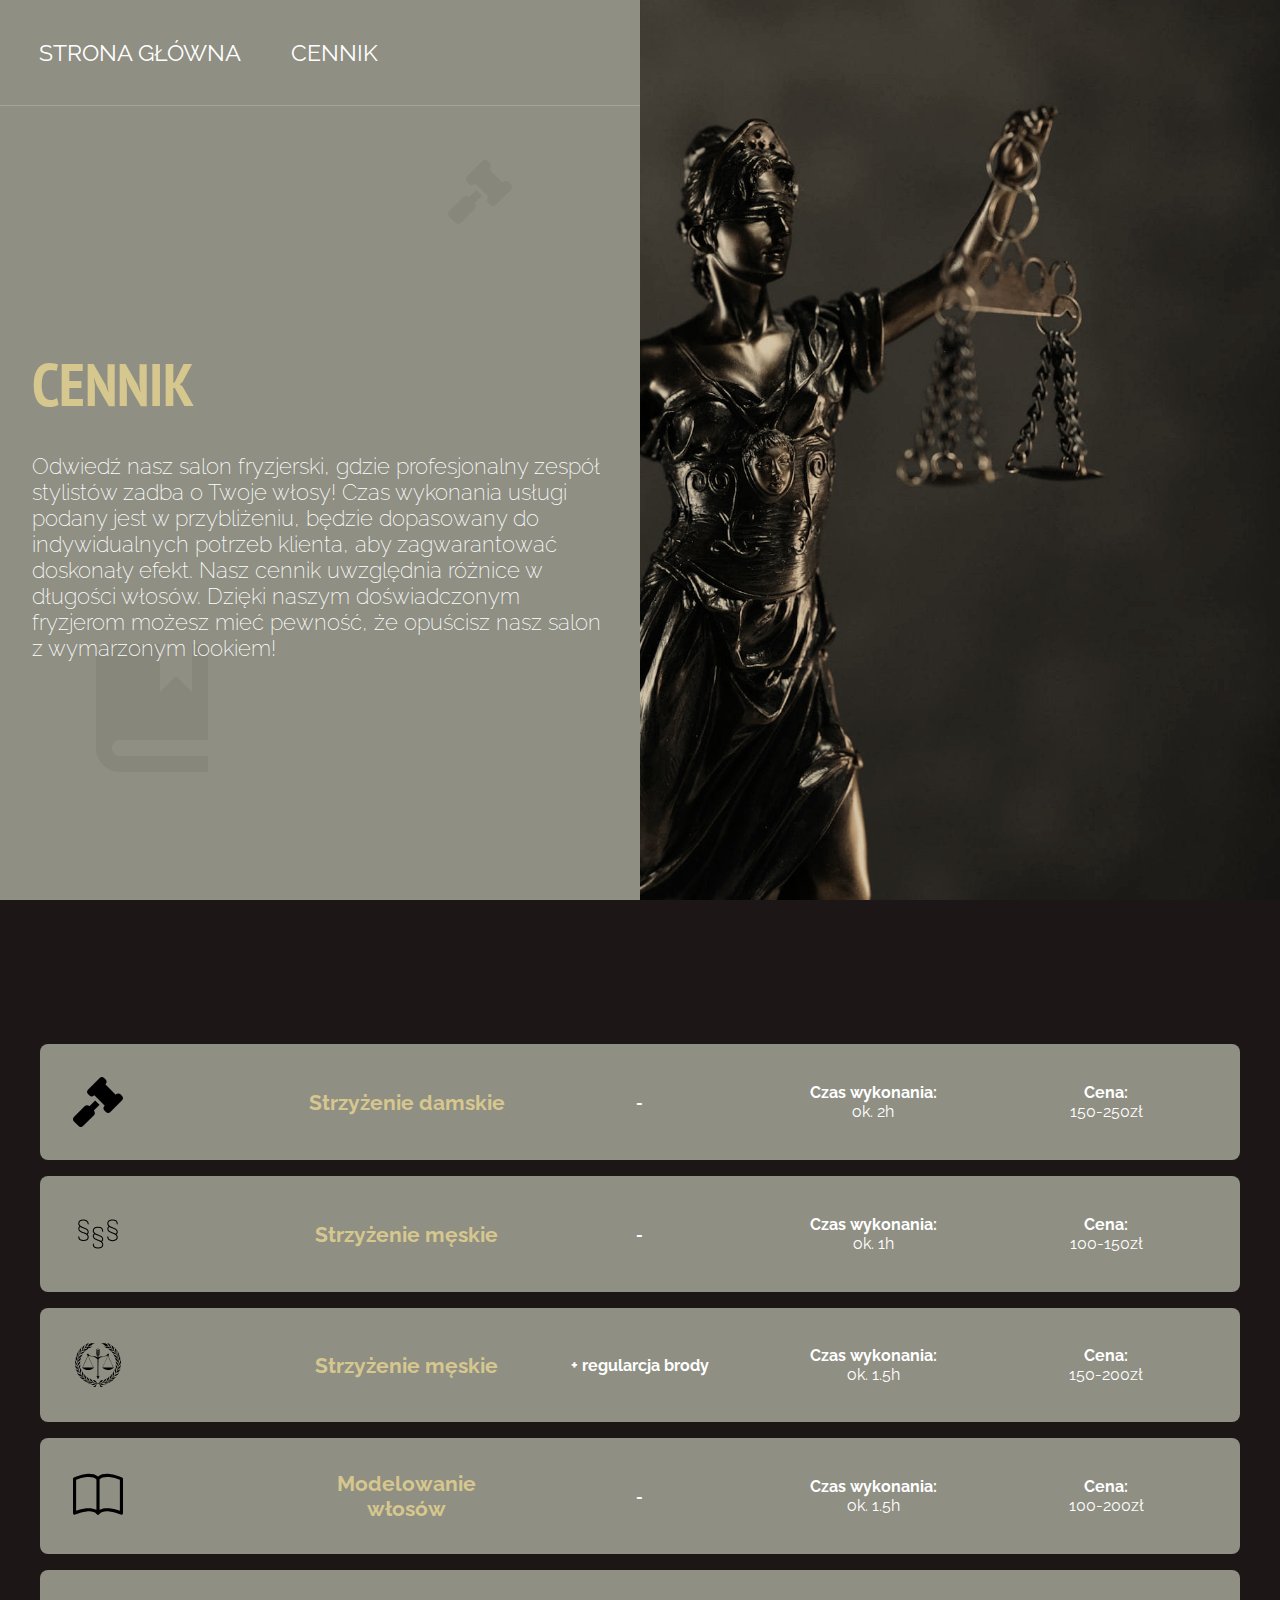
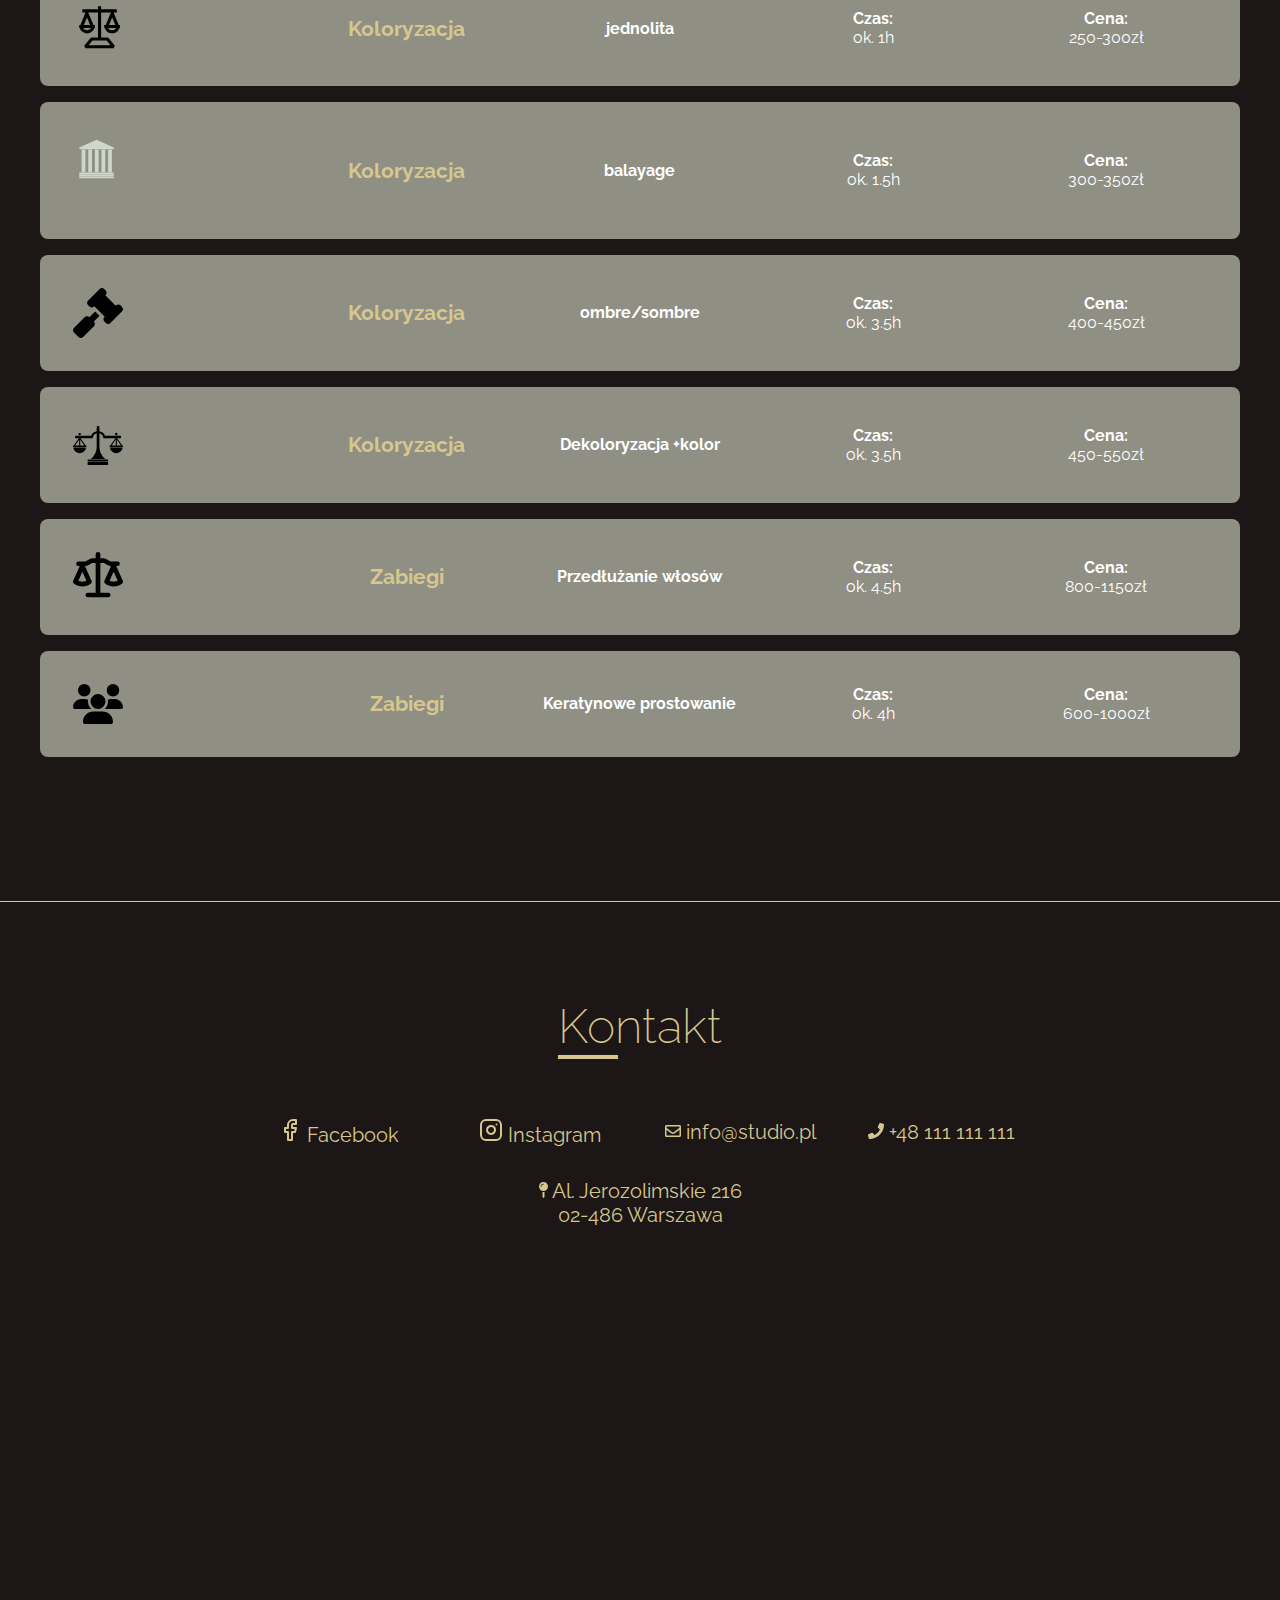
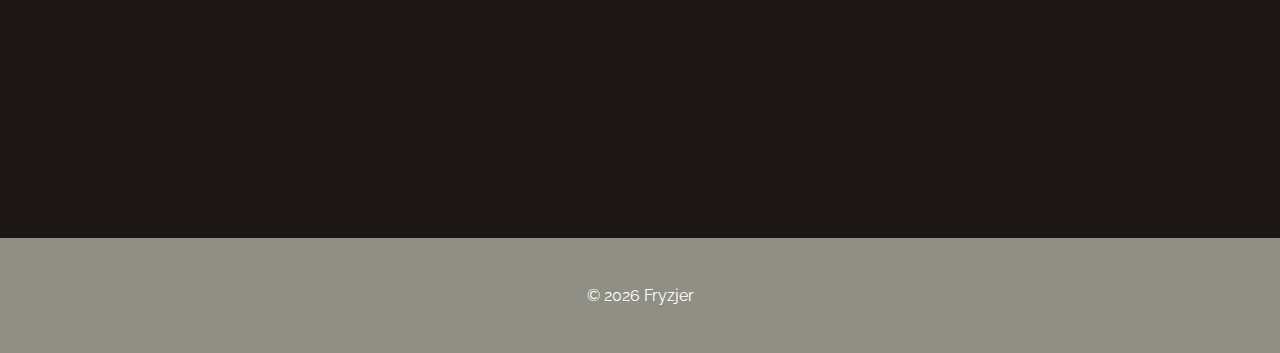
==== cennik.html @ e5c0ece4 "index" ====
<!DOCTYPE html>
<html lang="en">
  <head>
    <meta charset="UTF-8" />
    <meta name="viewport" content="width=device-width, initial-scale=1.0" />
    <title>Fryzjer</title>
    <link rel="preconnect" href="https://fonts.googleapis.com" />
    <link rel="preconnect" href="https://fonts.gstatic.com" crossorigin />
    <link
      href="https://fonts.googleapis.com/css2?family=PT+Sans+Narrow:wght@400;700&family=Raleway:wght@200;400;900&display=swap"
      rel="stylesheet" />
    <link rel="stylesheet" href="css/hamburger.css" />
    <link rel="stylesheet" href="css/main.css" />
  </head>

  <body>
    <header class="header">
      <button class="hamburger hamburger--spin" type="button">
        <span class="hamburger-box">
          <span class="hamburger-inner"></span>
        </span>
      </button>

      <nav class="nav nav-mobile">
        <a class="nav__link" href="index.html">Strona Główna</a>
        <a class="nav__link" href="#">Cennik</a>
        <a class="nav__link" href="https://www.facebook.com/" target="_blank">
          <img src="./img/icons/facebook.svg" alt="" /> Facebook</a
        >
        <a class="nav__link" href="https://www.instagram.com/" target="_blank"
          ><img src="./img/icons/instagram.svg" alt="" /> Instagram
        </a>
        <a class="nav__link" href="tel:48111111111" target="_blank"
          ><img src="./img/icons/phone-solid.svg" alt="" /> +48 111 111 111
        </a>
        <!-- <a class="nav__link" href="#contact">contact</a> -->
      </nav>
      <nav class="nav nav-desktop">
        <a class="nav__link" href="index.html">Strona Główna</a>
        <a class="nav__link" href="#">Cennik</a>
        <!-- <a class="nav__link" href="#contact">contact</a> -->
      </nav>

      <div class="header__text">
        <h1 class="company-name">Cennik</h1>
        <p>
          Odwiedź nasz salon fryzjerski, gdzie profesjonalny zespół stylistów
          zadba o Twoje włosy! Czas wykonania usługi podany jest w przybliżeniu,
          będzie dopasowany do indywidualnych potrzeb klienta, aby zagwarantować
          doskonały efekt. Nasz cennik uwzględnia różnice w długości włosów.
          Dzięki naszym doświadczonym fryzjerom możesz mieć pewność, że opuścisz
          nasz salon z wymarzonym lookiem!
        </p>
      </div>

      <div class="header__img">
        <div class="header__shadow"></div>
      </div>

      <!-- <a href="#cards">
        <div class="header__arrow">
          <img
            class="header__arrow-icon"
            src="img/icons/arrow-down.svg"
            alt="" />
        </div>
      </a> -->

      <img
        class="header__bg-icon-two"
        src="img/svg/gavel-solid.svg"
        alt="" />
      <img
        class="header__bg-icon-one"
        src="img/svg/oi--book.svg"
        alt="" />
    </header>

    <main class="main">
      <section class="plans" id="plan">
        <div class="wrapper">
          <!-- <h2 class="section-title">Cennik</h2> -->

          <div class="plans__box">
            <img
              src="img/svg/gavel-solid.svg"
              alt=""
              class="plans__item plans__item-icon" />

            <div class="plans__item plans__item-name">
              <h3>Strzyżenie damskie</h3>
            </div>
            <div class="plans__item plans__item-money">
              <p><b>-</b></p>
              <!-- <p>$250.000</p> -->
            </div>
            <div class="plans__item plans__item-term">
              <p><b>Czas wykonania:</b></p>
              <p>ok. 2h</p>
            </div>
            <div class="plans__item plans__item-profit">
              <p><b>Cena:</b></p>
              <p>150-250zł</p>
            </div>
          </div>
          <div class="plans__box">
            <img
              src="img/svg/arcticons--lawdroid-de.svg"
              alt=""
              class="plans__item plans__item-icon" />

            <div class="plans__item plans__item-name">
              <h3>Strzyżenie męskie</h3>
            </div>
            <div class="plans__item plans__item-money">
              <p><b>-</b></p>
              <!-- <p>$250.000</p> -->
            </div>
            <div class="plans__item plans__item-term">
              <p><b>Czas wykonania:</b></p>
              <p>ok. 1h</p>
            </div>
            <div class="plans__item plans__item-profit">
              <p><b>Cena:</b></p>
              <p>100-150zł</p>
            </div>
          </div>
          <div class="plans__box">
            <img
              src="img/svg/arrow-2029273.svg"
              alt=""
              class="plans__item plans__item-icon" />

            <div class="plans__item plans__item-name">
              <h3>Strzyżenie męskie</h3>
            </div>
            <div class="plans__item plans__item-money">
              <p><b>+ regularcja brody</b></p>
              <!-- <p>$250.000</p> -->
            </div>
            <div class="plans__item plans__item-term">
              <p><b>Czas wykonania:</b></p>
              <p>ok. 1.5h</p>
            </div>
            <div class="plans__item plans__item-profit">
              <p><b>Cena:</b></p>
              <p>150-200zł</p>
            </div>
          </div>

          <div class="plans__box">
            <img
              src="img/svg/bi--book.svg"
              alt=""
              class="plans__item plans__item-icon" />

            <div class="plans__item plans__item-name">
              <h3>Modelowanie włosów</h3>
            </div>
            <div class="plans__item plans__item-money">
              <p><b>-</b></p>
              <p></p>
            </div>
            <div class="plans__item plans__item-term">
              <p><b>Czas wykonania:</b></p>
              <p>ok. 1.5h</p>
            </div>
            <div class="plans__item plans__item-profit">
              <p><b>Cena:</b></p>
              <p>100-200zł</p>
            </div>
          </div>
          <div class="plans__box">
            <img
              src="img/svg/codicon--law.svg"
              alt=""
              class="plans__item plans__item-icon" />

            <div class="plans__item plans__item-name">
              <h3>Koloryzacja</h3>
            </div>
            <div class="plans__item plans__item-money">
              <p><b>jednolita</b></p>
              <p></p>
            </div>
            <div class="plans__item plans__item-term">
              <p><b>Czas:</b></p>
              <p>ok. 1h</p>
            </div>
            <div class="plans__item plans__item-profit">
              <p><b>Cena:</b></p>
              <p>250-300zł</p>
            </div>
          </div>
          <div class="plans__box">
            <img
              src="img/svg/courthouse-154150.svg"
              alt=""
              class="plans__item plans__item-icon" />

            <div class="plans__item plans__item-name">
              <h3>Koloryzacja</h3>
            </div>
            <div class="plans__item plans__item-money">
              <p><b>balayage</b></p>
              <p></p>
            </div>
            <div class="plans__item plans__item-term">
              <p><b>Czas:</b></p>
              <p>ok. 1.5h</p>
            </div>
            <div class="plans__item plans__item-profit">
              <p><b>Cena:</b></p>
              <p>300-350zł</p>
            </div>
          </div>
          <div class="plans__box">
            <img
              src="img/svg/gavel-solid.svg"
              alt=""
              class="plans__item plans__item-icon" />

            <div class="plans__item plans__item-name">
              <h3>Koloryzacja</h3>
            </div>
            <div class="plans__item plans__item-money">
              <p><b>ombre/sombre</b></p>
              <p></p>
            </div>
            <div class="plans__item plans__item-term">
              <p><b>Czas:</b></p>
              <p>ok. 3.5h</p>
            </div>
            <div class="plans__item plans__item-profit">
              <p><b>Cena:</b></p>
              <p>400-450zł</p>
            </div>
          </div>
          <div class="plans__box">
            <img
              src="img/svg/map--lawyer.svg"
              alt=""
              class="plans__item plans__item-icon" />

            <div class="plans__item plans__item-name">
              <h3>Koloryzacja</h3>
            </div>
            <div class="plans__item plans__item-money">
              <p><b>Dekoloryzacja +kolor</b></p>
              <p></p>
            </div>
            <div class="plans__item plans__item-term">
              <p><b>Czas:</b></p>
              <p>ok. 3.5h</p>
            </div>
            <div class="plans__item plans__item-profit">
              <p><b>Cena:</b></p>
              <p>450-550zł</p>
            </div>
          </div>
          <div class="plans__box">
            <img
              src="img/svg/octicon--law-16.svg"
              alt=""
              class="plans__item plans__item-icon" />

            <div class="plans__item plans__item-name">
              <h3>Zabiegi</h3>
            </div>
            <div class="plans__item plans__item-money">
              <p><b>Przedłużanie włosów</b></p>
              <p></p>
            </div>
            <div class="plans__item plans__item-term">
              <p><b>Czas:</b></p>
              <p>ok. 4.5h</p>
            </div>
            <div class="plans__item plans__item-profit">
              <p><b>Cena:</b></p>
              <p>800-1150zł</p>
            </div>
          </div>
          <div class="plans__box">
            <img
              src="img/svg/users-solid.svg"
              alt=""
              class="plans__item plans__item-icon" />

            <div class="plans__item plans__item-name">
              <h3>Zabiegi</h3>
            </div>
            <div class="plans__item plans__item-money">
              <p><b>Keratynowe prostowanie</b></p>
              <p></p>
            </div>
            <div class="plans__item plans__item-term">
              <p><b>Czas:</b></p>
              <p>ok. 4h</p>
            </div>
            <div class="plans__item plans__item-profit">
              <p><b>Cena:</b></p>
              <p>600-1000zł</p>
            </div>
          </div>
        </div>
      </section>

     <section class="contact" id="contact">
        <div class="wrapper contact__wrapper">
          <h2 class="section-title">Kontakt</h2>

          <div class="contact__icons">
            <a href="https://www.facebook.com/" target="_blank">
              <img src="./img/icons/facebook.svg" alt="" /> Facebook</a
            >
            <a href="https://www.instagram.com/" target="_blank"
              ><img src="./img/icons/instagram.svg" alt="" /> Instagram
            </a>
            <a href="mailto:info@tudio.com" target="_blank"
              ><img src="./img/icons/envelope-regular.svg" alt="" /> info@studio.pl
            </a>
            <a href="tel:48111111111" target="_blank"
              ><img src="./img/icons/phone-solid.svg" alt="" /> +48 111 111
              111
            </a>
            <p target="_blank"
              ><img src="./img/icons/map-pin.svg" alt="" /> Al. Jerozolimskie 216</br> 
                02-486 Warszawa
          </p>
          </div>

          <iframe
            class="contact__map"
            src="https://www.google.com/maps/embed?pb=!1m14!1m12!1m3!1d7322.748451128044!2d21.013334458668396!3d52.23113851089367!2m3!1f0!2f0!3f0!3m2!1i1024!2i768!4f13.1!5e0!3m2!1spl!2spl!4v1704125136461!5m2!1spl!2spl"
            style="border: 0"
            allowfullscreen=""
            loading="lazy"
            referrerpolicy="no-referrer-when-downgrade"></iframe>
        </div>
      </section>
    </main>

    <footer class="footer">
      <p class="footer__bottom-text">
        &copy; <span class="footer__year"></span> Fryzjer
      </p>
    </footer>

    <script src="js/main.js"></script>
  </body>
</html>
---- css/hamburger.css ----
/*!
 * Hamburgers
 * @description Tasty CSS-animated hamburgers
 * @author Jonathan Suh @jonsuh
 * @site https://jonsuh.com/hamburgers
 * @link https://github.com/jonsuh/hamburgers
 */
.hamburger {
  padding: 15px 15px;
  display: inline-block;
  cursor: pointer;
  transition-property: opacity, filter;
  transition-duration: 0.15s;
  transition-timing-function: linear;
  font: inherit;
  color: inherit;
  text-transform: none;
  background-color: transparent;
  border: 0;
  margin: 0;
  overflow: visible;
}

.hamburger:hover {
  opacity: 0.7;
}

.hamburger.is-active:hover {
  opacity: 0.7;
}

.hamburger.is-active .hamburger-inner,
.hamburger.is-active .hamburger-inner::before,
.hamburger.is-active .hamburger-inner::after {
  background-color: #000;
}

.hamburger-box {
  width: 40px;
  height: 24px;
  display: inline-block;
  position: relative;
}

.hamburger-inner {
  display: block;
  top: 50%;
  margin-top: -2px;
}

.hamburger-inner,
.hamburger-inner::before,
.hamburger-inner::after {
  width: 40px;
  height: 4px;
  background-color: #000;
  border-radius: 4px;
  position: absolute;
  transition-property: transform;
  transition-duration: 0.15s;
  transition-timing-function: ease;
}

.hamburger-inner::before,
.hamburger-inner::after {
  content: "";
  display: block;
}

.hamburger-inner::before {
  top: -10px;
}

.hamburger-inner::after {
  bottom: -10px;
}

.hamburger--spin .hamburger-inner {
  transition-duration: 0.22s;
  transition-timing-function: cubic-bezier(0.55, 0.055, 0.675, 0.19);
}

.hamburger--spin .hamburger-inner::before {
  transition: top 0.1s 0.25s ease-in, opacity 0.1s ease-in;
}

.hamburger--spin .hamburger-inner::after {
  transition: bottom 0.1s 0.25s ease-in, transform 0.22s cubic-bezier(0.55, 0.055, 0.675, 0.19);
}

.hamburger--spin.is-active .hamburger-inner {
  transform: rotate(225deg);
  transition-delay: 0.12s;
  transition-timing-function: cubic-bezier(0.215, 0.61, 0.355, 1);
}

.hamburger--spin.is-active .hamburger-inner::before {
  top: 0;
  opacity: 0;
  transition: top 0.1s ease-out, opacity 0.1s 0.12s ease-out;
}

.hamburger--spin.is-active .hamburger-inner::after {
  bottom: 0;
  transform: rotate(-90deg);
  transition: bottom 0.1s ease-out, transform 0.22s 0.12s cubic-bezier(0.215, 0.61, 0.355, 1);
}/*# sourceMappingURL=hamburger.css.map */
---- css/main.css ----
@keyframes pulse {
  from {
    transform: scale(1);
    opacity: 0.5;
  }
  to {
    transform: scale(1.4);
    opacity: 0;
  }
}
@keyframes rotate-right {
  from {
    transform: rotate(0);
  }
  to {
    transform: rotate(360deg);
  }
}
@keyframes rotate-left {
  from {
    transform: rotate(0);
  }
  to {
    transform: rotate(-360deg);
  }
}
*,
*::before,
*::after {
  box-sizing: border-box;
  margin: 0;
  padding: 0;
}

html {
  font-size: 62.5%;
  scroll-behavior: smooth;
}

body {
  font-family: "Raleway", sans-serif;
  font-size: 1.6rem;
  color: #fff;
  background-color: #8f8f84;
}

h1.company-name {
  margin-bottom: 0.5em;
  font-size: 0.2rem;
  font-family: "PT Sans Narrow", sans-serif;
  color: #d6c78e;
  text-transform: uppercase;
}

.wrapper {
  margin: 0 auto;
  max-width: 1200px;
  width: 100%;
}

.section-title {
  position: relative;
  margin: 0 auto 2em;
  font-size: 3.2rem;
  color: #d6c78e;
  font-weight: 200;
  width: -moz-fit-content;
  width: fit-content;
}
.section-title::before {
  position: absolute;
  bottom: -0.1em;
  left: 0;
  width: 60px;
  height: 2px;
  background-color: #d6c78e;
  content: "";
}
.section-title span {
  font-weight: 900;
}

.header {
  display: grid;
  grid-template-columns: repeat(2, 1fr);
  grid-template-rows: repeat(2, 1fr);
  height: 100vh;
  position: relative;
  overflow: hidden;
}
.header__text {
  display: grid;
  justify-content: center;
  align-content: center;
  grid-row: 2/3;
  grid-column: 1/3;
  padding: 2em;
}
.header__text p {
  font-weight: 200;
}
.header__img {
  grid-row: 1/2;
  grid-column: 1/3;
  position: relative;
  width: 100%;
  height: 100%;
  background-image: url("../img/header2.jpg");
  background-size: cover;
  background-position: center;
  filter: sepia(0.6);
}
.header__shadow {
  position: absolute;
  width: 100%;
  height: 100%;
  background-color: rgba(0, 0, 0, 0.3);
}
.header__bg-icon-one, .header__bg-icon-two {
  position: absolute;
  opacity: 0.05;
  z-index: -5;
}
.header__bg-icon-one {
  bottom: 2em;
  right: -3em;
  width: 50%;
  animation: rotate-right 55s infinite linear;
}
.header__bg-icon-two {
  display: none;
}

.hamburger {
  position: fixed;
  top: 3em;
  left: 1em;
  transform: translateY(-50%);
  z-index: 500;
}
.hamburger-inner, .hamburger-inner::before, .hamburger-inner::after {
  background-color: #d6c78e;
  z-index: 500;
}

.nav-mobile {
  position: absolute;
  top: 0;
  left: 0;
  right: 0;
  bottom: 0;
  display: flex;
  justify-content: center;
  align-items: center;
  flex-direction: column;
  background-color: #8f8f84;
  transform: translateX(-102%);
  transition: transform 0.3s;
  z-index: 10;
}
.nav-mobile--active {
  transform: translateX(0);
}
.nav-desktop {
  display: none;
}
.nav__link {
  position: relative;
  display: inline-block;
  margin: 0.5em;
  padding: 0.5em;
  font-size: 2.3rem;
  color: #d6c78e;
  text-transform: uppercase;
  text-decoration: none;
  transition: color 0.3s;
}
.nav__link:hover {
  color: #d6c78e;
}

.cards {
  background-color: #1c1616;
  overflow: hidden;
}
.cards__box {
  display: grid;
  grid-template-columns: repeat(9, 1fr);
  gap: 2em;
  padding: 6em 2em;
}
.cards__card {
  position: relative;
  display: grid;
  justify-items: center;
  padding: 3em;
  text-align: center;
  border: 1px solid transparent;
  border-radius: 8px;
  background-color: #8f8f84;
  transition: background-color 0.3s, border 0.3s;
  z-index: 5;
}
.cards__card:hover {
  background-color: #1c1616;
  border: 1px solid #d6c78e;
  z-index: 1;
}
.cards__card::before {
  position: absolute;
  content: "";
  width: 100%;
  height: 100%;
  border: 1px solid #d6c78e;
  border-radius: 8px;
  opacity: 0;
}
.cards__card:hover::before {
  animation: pulse 1s;
}
.cards__card img {
  margin-bottom: 1em;
  width: 60px;
}
.cards__card h3 {
  margin-bottom: 0.6em;
  text-transform: uppercase;
}
.cards__card--one {
  grid-row: 1/2;
  grid-column: 1/-1;
}
.cards__card--two {
  grid-row: 2/3;
  grid-column: 1/-1;
}
.cards__card--three {
  grid-row: 3/4;
  grid-column: 1/-1;
}

.info {
  position: relative;
  display: grid;
  grid-template-areas: "title title title" "box box box" "box box box";
  padding: 6em 2em;
}
.info__title {
  grid-area: title;
}
.info__box {
  margin: 2em auto;
}
.info__boxes {
  grid-area: box;
}
.info__box-img {
  width: 100%;
  margin: 1em auto;
  -o-object-fit: cover;
     object-fit: cover;
  filter: sepia(0.5);
  transition: filter 0.6s;
}
.info__box-img:hover {
  filter: sepia(0.2);
}
.info__box-title {
  margin: 0.3em 0;
  font-size: 2.6rem;
  color: #d6c78e;
  font-weight: 400;
}
.info__box-text {
  margin-bottom: 2em;
}
.info__bg-icon {
  display: none;
}

.plans {
  padding: 6em 2em;
  background-color: #1c1616;
  border-bottom: 1px solid #d6c78e;
}
.plans__box {
  margin: 1em 0;
  padding: 2em 1em;
  text-align: center;
  border: 1px solid transparent;
  border-radius: 8px;
  background-color: #8f8f84;
  cursor: pointer;
}
.plans__box:hover {
  background-color: #1c1616;
  border: 1px solid #d6c78e;
}
.plans__item {
  margin: 1em 0;
}
.plans__item-icon {
  width: 50px;
}
.plans__item-name {
  margin-top: 0;
  margin-bottom: 1.5em;
  font-size: 1.8rem;
  color: #d6c78e;
}

.gallery {
  display: grid;
  grid-template-columns: 1fr 1fr;
}
.gallery img {
  height: 300px;
  width: 100%;
  -o-object-fit: cover;
     object-fit: cover;
  transition: transform 0.3s;
}
.gallery img:hover {
  transform: scale(1.1);
  z-index: 1;
}
.gallery img:nth-child(odd) {
  display: none;
}

.contact {
  background-color: #1c1616;
  padding: 6em 2em;
  position: relative;
}
.contact__bg-icon-one {
  position: absolute;
  opacity: 0.05;
  top: 2em;
  left: 1em;
  width: 40%;
  animation: rotate-right 55s infinite linear;
}
.contact__wrapper {
  display: flex;
  justify-content: center;
  align-items: center;
  flex-direction: column;
}
.contact__icons {
  display: flex;
  justify-content: center;
  align-items: center;
  flex-direction: column;
  margin-bottom: 3em;
}
.contact__icons a,
.contact__icons p {
  text-decoration: none;
  margin: 1rem auto;
  color: #d6c78e;
  font-size: 2rem;
  text-align: center;
  position: relative;
  padding: 0.3em;
}
.contact__icons a::before,
.contact__icons p::before {
  position: absolute;
  top: 0;
  left: 0;
  content: "";
  width: 100%;
  height: 100%;
  border: 1px solid #d6c78e;
  opacity: 0;
}
.contact__icons a:hover::before,
.contact__icons p:hover::before {
  animation: pulse 1s;
}
.contact__icons a:hover::after,
.contact__icons a:focus::after {
  width: 80%;
}
.contact__map {
  width: 80vw;
  height: 70vh;
}

.footer {
  padding: 3em 1em;
  border-top: 1px solid #1c1616;
  text-align: center;
}

@media (min-width: 576px) {
  .info {
    grid-template-areas: "title box " "title box " "title box ";
    padding: 10em 2em;
  }
  .info__box {
    display: grid;
    justify-content: end;
  }
  .info__title {
    padding: 0 1em;
  }
  .info__box-img, .info__box-text {
    max-width: 500px;
  }
  .info__bg-icon {
    position: absolute;
    display: block;
    opacity: 0.1;
    z-index: -5;
  }
  .info__bg-icon--one {
    top: 14%;
    width: 20%;
    animation: rotate-right 160s infinite linear;
  }
  .info__bg-icon--two {
    bottom: 10%;
    left: 10%;
    width: 30%;
    animation: rotate-left 140s infinite linear;
  }
  .info__bg-icon--three {
    top: 26%;
    left: 16%;
    width: 50%;
    animation: rotate-left 160s infinite linear;
  }
  .info__bg-icon--four {
    top: 55%;
    left: -10%;
    width: 15%;
    animation: rotate-right 140s infinite linear;
  }
  .gallery img {
    height: 400px;
  }
}
@media (min-width: 768px) {
  .cards__box {
    padding: 10em 2em;
  }
  .cards__card--one {
    grid-row: 1/2;
    grid-column: 1/4;
  }
  .cards__card--two {
    grid-row: 1/2;
    grid-column: 4/7;
  }
  .cards__card--three {
    grid-row: 1/2;
    grid-column: 7/10;
  }
  .plans {
    padding: 8em 2em;
  }
  .plans__box {
    display: grid;
    grid-template-columns: repeat(5, 1fr);
    align-items: center;
  }
  .plans__item {
    margin: 0 1em;
  }
  .plans__item-name {
    margin-top: 0;
    margin-bottom: 0;
  }
  .gallery {
    grid-template-columns: repeat(4, 1fr);
  }
  .gallery img:nth-child(odd) {
    display: block;
  }
  .contact h2 {
    margin: 0 auto 1em;
  }
  .contact__icons {
    flex-direction: row;
    flex-wrap: wrap;
  }
  .contact__icons a {
    gap: 10px;
    width: 50%;
  }
  .contact__map {
    width: 80vw;
    height: 50vh;
  }
}
@media (min-width: 768px) and (max-width: 992px) {
  .contact__icons a::after {
    left: 25%;
  }
  .contact__icons a:hover::after,
  .contact__icons a:focus::after {
    width: 50%;
  }
}
@media (min-width: 992px) {
  .section-title {
    font-size: 4.8rem;
  }
  .section-title::before {
    height: 4px;
  }
  h1.company-name {
    font-size: 6rem;
  }
  .header {
    grid-template-rows: auto repeat(2, 1fr);
  }
  .header__text {
    grid-row: 2/4;
    grid-column: 1/2;
  }
  .header__text p {
    font-size: 1.8rem;
  }
  .header__img {
    grid-row: 1/4;
    grid-column: 2/3;
    background-image: url("../img/headerBig2.jpg");
    background-position: right;
  }
  .header__arrow {
    display: block;
    position: absolute;
    bottom: 3em;
    left: 48%;
    padding: 2em;
    transform: translateX(-50%);
    border: 1px solid #fff;
    border-radius: 50%;
  }
  .header__arrow::before {
    position: absolute;
    top: 0;
    left: 0;
    content: "";
    width: 100%;
    height: 100%;
    border: 1px solid #fff;
    border-radius: 50%;
    animation: pulse 2s infinite;
  }
  .header__arrow-icon {
    width: 50px;
  }
  .header__bg-icon-one {
    left: 6em;
    bottom: 8em;
    width: 10%;
  }
  .header__bg-icon-two {
    display: block;
    top: 10em;
    left: 35%;
    width: 5%;
    animation: rotate-left 55s infinite linear;
  }
  .nav {
    grid-column: 1/2;
    grid-row: 1/2;
    padding: 1em;
  }
  .nav-desktop {
    display: block;
    border-bottom: 1px solid rgba(255, 255, 255, 0.2);
  }
  .nav__link {
    color: #fff;
  }
  .nav__link::before {
    position: absolute;
    top: 0;
    left: 0;
    content: "";
    width: 100%;
    height: 100%;
    border: 1px solid #d6c78e;
    opacity: 0;
  }
  .nav__link:hover::before {
    animation: pulse 1s;
  }
  .hamburger {
    display: none;
  }
  .contact__icons {
    flex-direction: row;
    flex-wrap: wrap;
  }
  .contact__icons a {
    gap: 10px;
    width: 25%;
  }
  .contact__icons p {
    width: 50%;
  }
}
@media (min-width: 992px) and (min-width: 1200px) {
  .header__text p {
    font-size: 2.2rem;
  }
  .gallery {
    grid-template-columns: repeat(8, 1fr);
  }
}/*# sourceMappingURL=main.css.map */
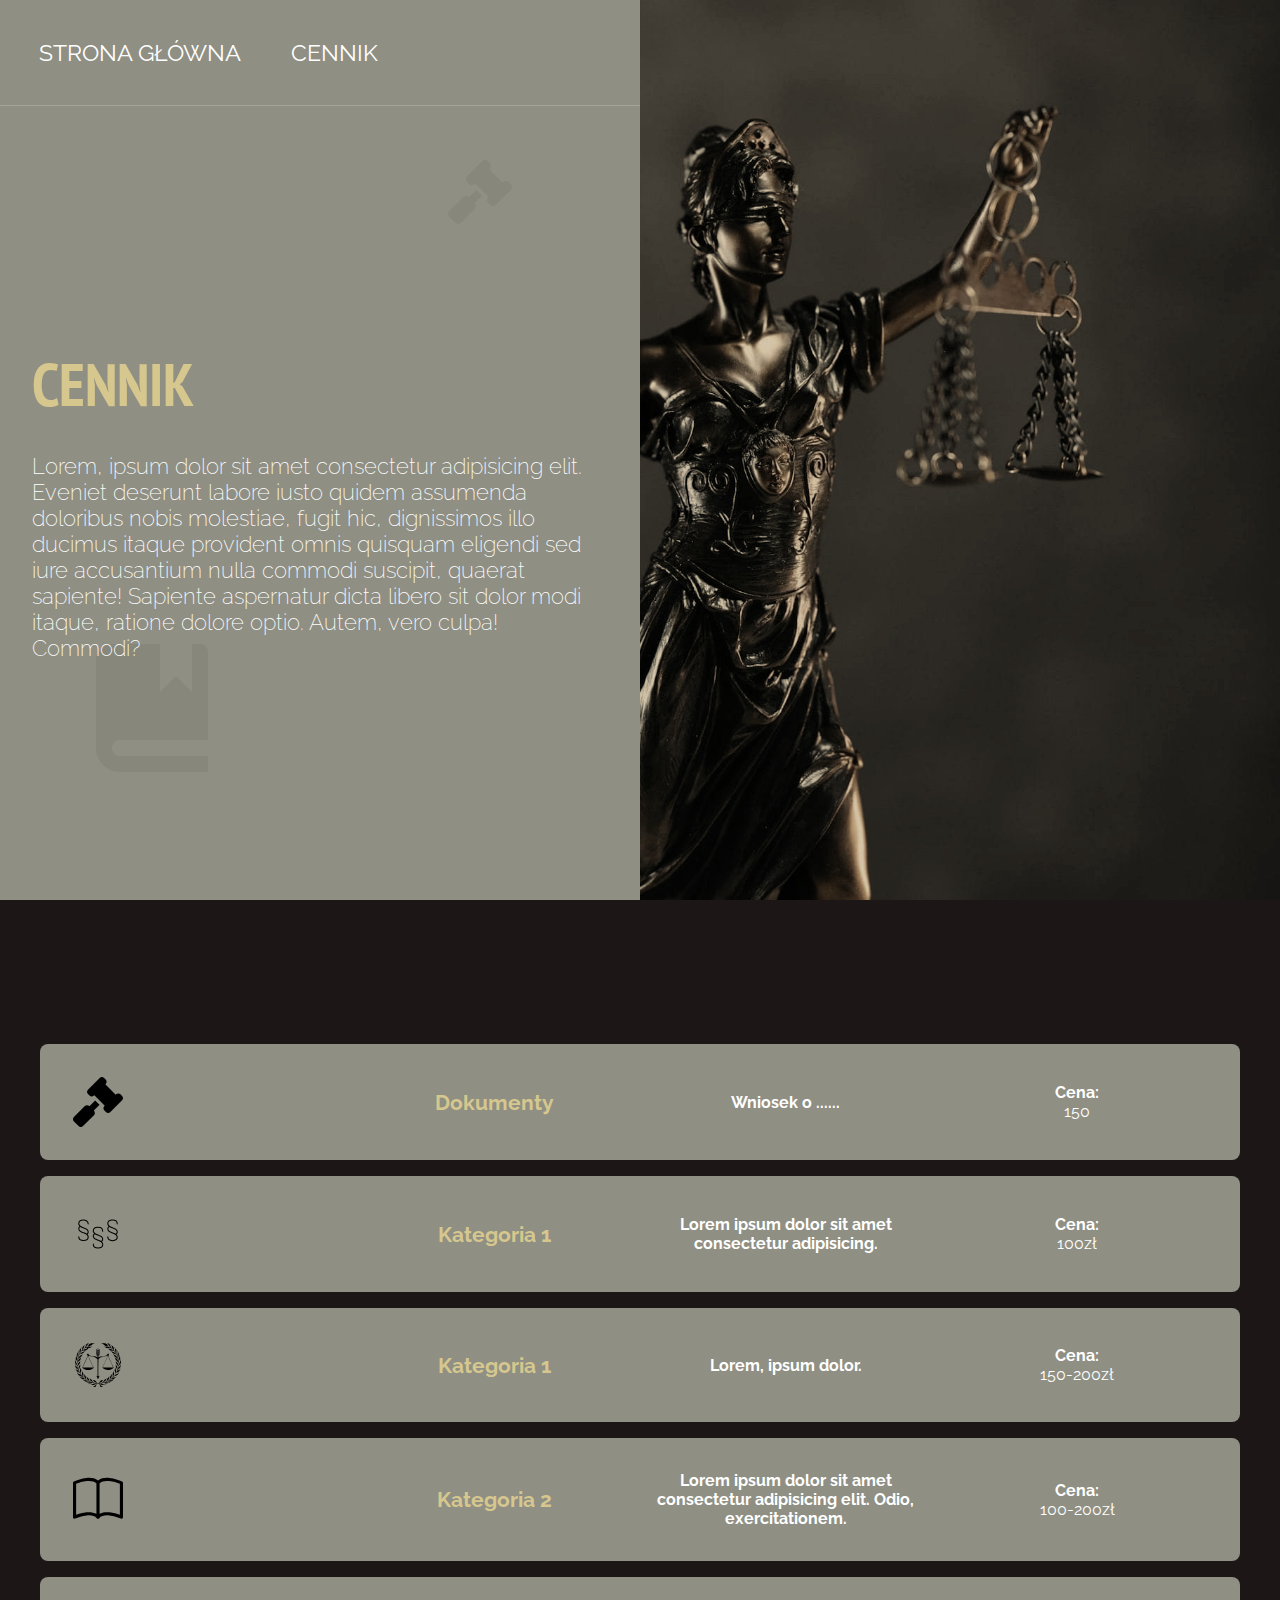
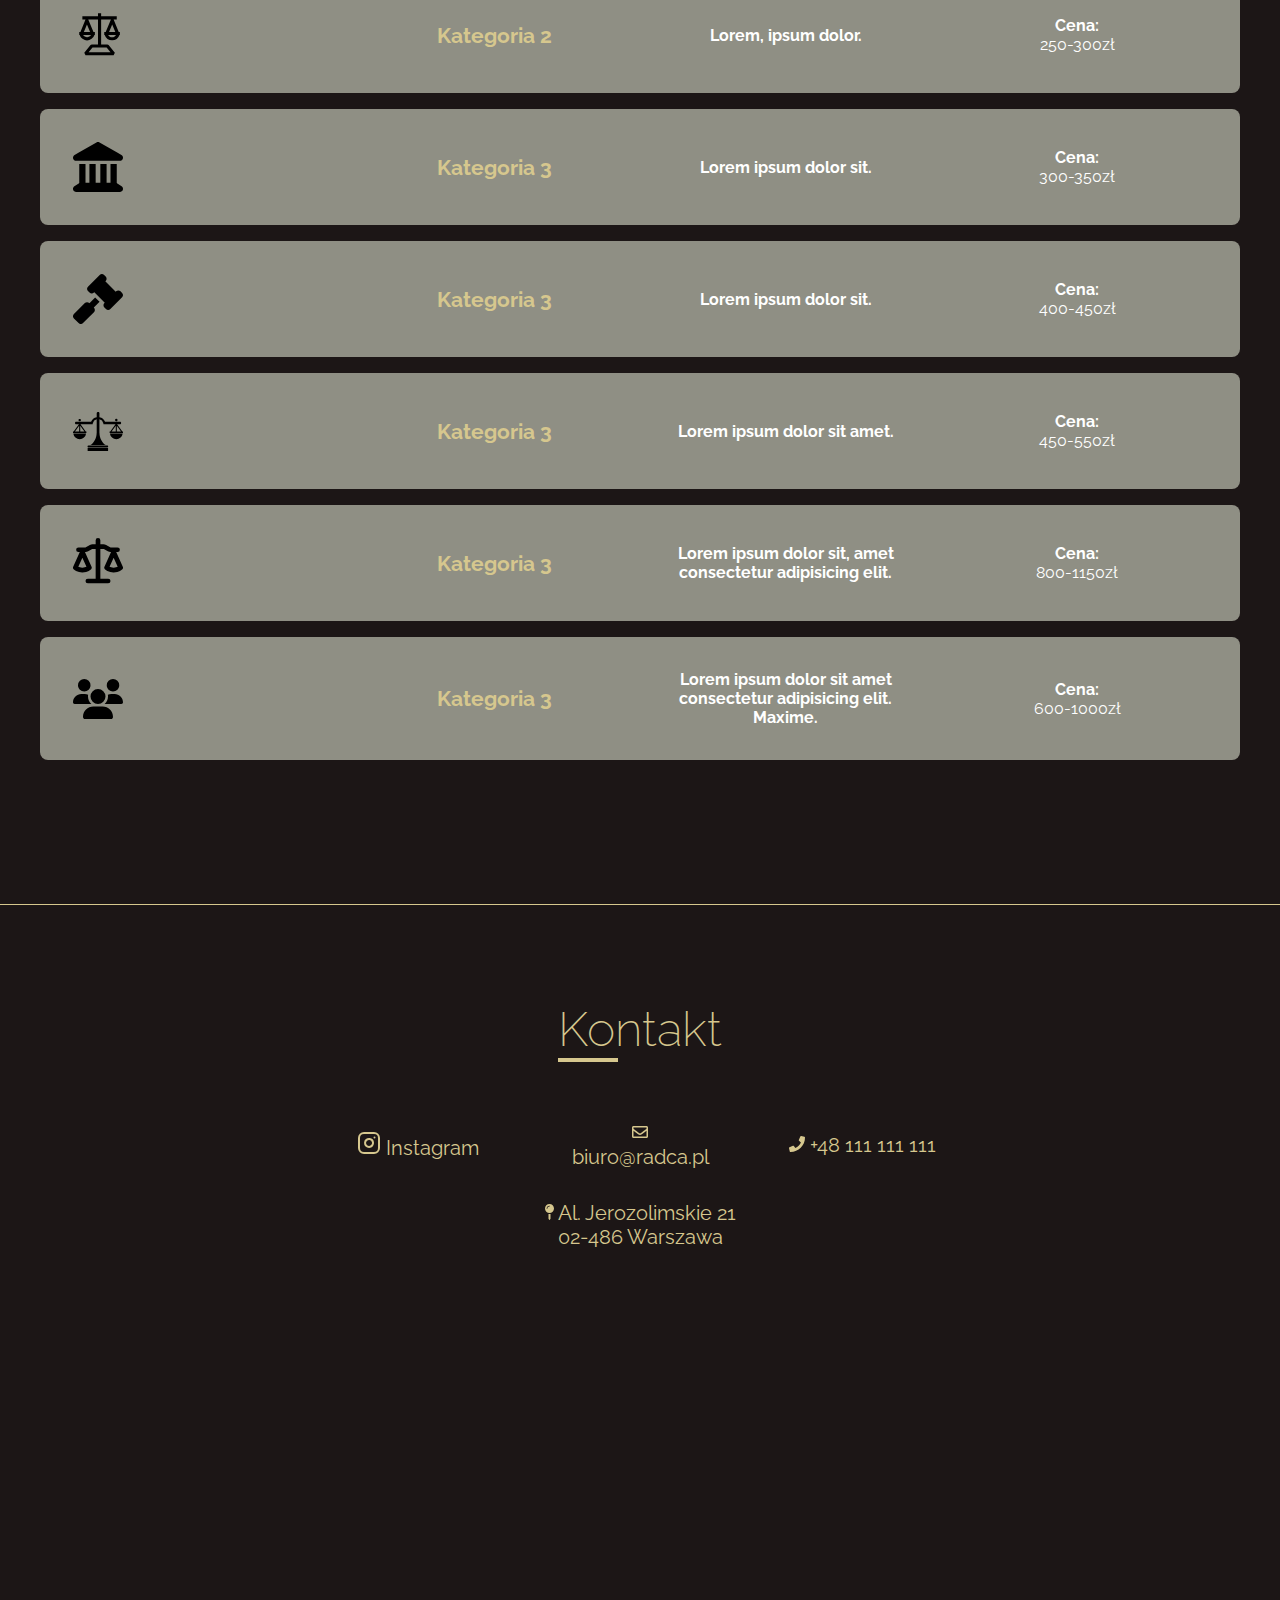
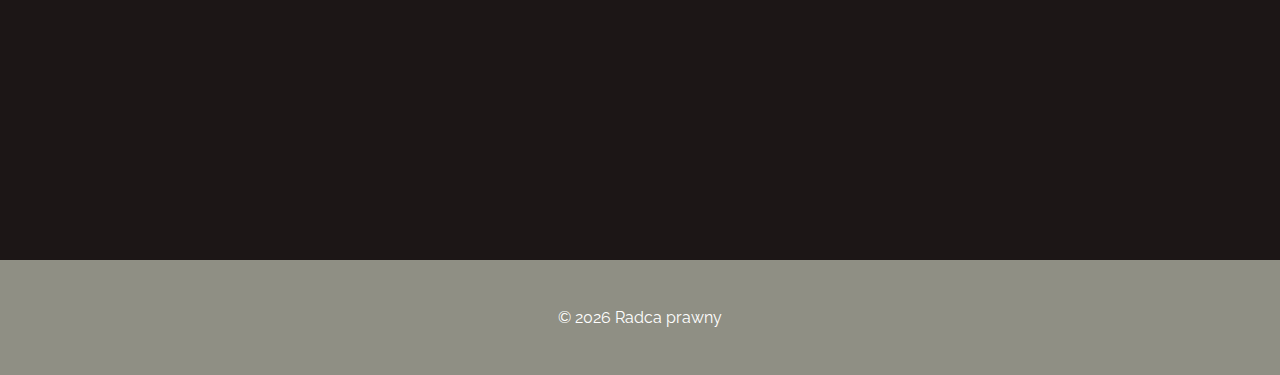
==== commit 18f4bf88: "Update index.html" ====
--- a/cennik.html
+++ b/cennik.html
@@ -3,7 +3,7 @@
   <head>
     <meta charset="UTF-8" />
     <meta name="viewport" content="width=device-width, initial-scale=1.0" />
-    <title>Fryzjer</title>
+    <title>Radca prawny</title>
     <link rel="preconnect" href="https://fonts.googleapis.com" />
     <link rel="preconnect" href="https://fonts.gstatic.com" crossorigin />
     <link
@@ -24,12 +24,15 @@
       <nav class="nav nav-mobile">
         <a class="nav__link" href="index.html">Strona Główna</a>
         <a class="nav__link" href="#">Cennik</a>
-        <a class="nav__link" href="https://www.facebook.com/" target="_blank">
+        <!-- <a class="nav__link" href="https://www.facebook.com/" target="_blank">
           <img src="./img/icons/facebook.svg" alt="" /> Facebook</a
-        >
+        > -->
         <a class="nav__link" href="https://www.instagram.com/" target="_blank"
           ><img src="./img/icons/instagram.svg" alt="" /> Instagram
         </a>
+        <a class="nav__link" href="mailto:biuro@radca.pl" target="_blank"
+              ><img src="./img/icons/envelope-regular.svg" alt="" /> biuro@radca.pl
+            </a>
         <a class="nav__link" href="tel:48111111111" target="_blank"
           ><img src="./img/icons/phone-solid.svg" alt="" /> +48 111 111 111
         </a>
@@ -44,12 +47,7 @@
       <div class="header__text">
         <h1 class="company-name">Cennik</h1>
         <p>
-          Odwiedź nasz salon fryzjerski, gdzie profesjonalny zespół stylistów
-          zadba o Twoje włosy! Czas wykonania usługi podany jest w przybliżeniu,
-          będzie dopasowany do indywidualnych potrzeb klienta, aby zagwarantować
-          doskonały efekt. Nasz cennik uwzględnia różnice w długości włosów.
-          Dzięki naszym doświadczonym fryzjerom możesz mieć pewność, że opuścisz
-          nasz salon z wymarzonym lookiem!
+          Lorem, ipsum dolor sit amet consectetur adipisicing elit. Eveniet deserunt labore iusto quidem assumenda doloribus nobis molestiae, fugit hic, dignissimos illo ducimus itaque provident omnis quisquam eligendi sed iure accusantium nulla commodi suscipit, quaerat sapiente! Sapiente aspernatur dicta libero sit dolor modi itaque, ratione dolore optio. Autem, vero culpa! Commodi?
         </p>
       </div>
 
@@ -88,19 +86,19 @@
               class="plans__item plans__item-icon" />
 
             <div class="plans__item plans__item-name">
-              <h3>Strzyżenie damskie</h3>
-            </div>
-            <div class="plans__item plans__item-money">
-              <p><b>-</b></p>
+              <h3>Dokumenty</h3>
+            </div>
+            <div class="plans__item plans__item-money">
+              <p><b>Wniosek o ...... </b></p>
               <!-- <p>$250.000</p> -->
             </div>
-            <div class="plans__item plans__item-term">
+            <!-- <div class="plans__item plans__item-term">
               <p><b>Czas wykonania:</b></p>
               <p>ok. 2h</p>
-            </div>
-            <div class="plans__item plans__item-profit">
-              <p><b>Cena:</b></p>
-              <p>150-250zł</p>
+            </div> -->
+            <div class="plans__item plans__item-profit">
+              <p><b>Cena:</b></p>
+              <p>150</p>
             </div>
           </div>
           <div class="plans__box">
@@ -110,19 +108,19 @@
               class="plans__item plans__item-icon" />
 
             <div class="plans__item plans__item-name">
-              <h3>Strzyżenie męskie</h3>
-            </div>
-            <div class="plans__item plans__item-money">
-              <p><b>-</b></p>
+              <h3>Kategoria 1</h3>
+            </div>
+            <div class="plans__item plans__item-money">
+              <p><b>Lorem ipsum dolor sit amet consectetur adipisicing.</b></p>
               <!-- <p>$250.000</p> -->
             </div>
-            <div class="plans__item plans__item-term">
+            <!-- <div class="plans__item plans__item-term">
               <p><b>Czas wykonania:</b></p>
               <p>ok. 1h</p>
-            </div>
-            <div class="plans__item plans__item-profit">
-              <p><b>Cena:</b></p>
-              <p>100-150zł</p>
+            </div> -->
+            <div class="plans__item plans__item-profit">
+              <p><b>Cena:</b></p>
+              <p>100zł</p>
             </div>
           </div>
           <div class="plans__box">
@@ -132,16 +130,16 @@
               class="plans__item plans__item-icon" />
 
             <div class="plans__item plans__item-name">
-              <h3>Strzyżenie męskie</h3>
-            </div>
-            <div class="plans__item plans__item-money">
-              <p><b>+ regularcja brody</b></p>
+              <h3>Kategoria 1</h3>
+            </div>
+            <div class="plans__item plans__item-money">
+              <p><b>Lorem, ipsum dolor.</b></p>
               <!-- <p>$250.000</p> -->
             </div>
-            <div class="plans__item plans__item-term">
+            <!-- <div class="plans__item plans__item-term">
               <p><b>Czas wykonania:</b></p>
               <p>ok. 1.5h</p>
-            </div>
+            </div> -->
             <div class="plans__item plans__item-profit">
               <p><b>Cena:</b></p>
               <p>150-200zł</p>
@@ -155,16 +153,16 @@
               class="plans__item plans__item-icon" />
 
             <div class="plans__item plans__item-name">
-              <h3>Modelowanie włosów</h3>
-            </div>
-            <div class="plans__item plans__item-money">
-              <p><b>-</b></p>
-              <p></p>
-            </div>
-            <div class="plans__item plans__item-term">
+              <h3>Kategoria 2</h3>
+            </div>
+            <div class="plans__item plans__item-money">
+              <p><b>Lorem ipsum dolor sit amet consectetur adipisicing elit. Odio, exercitationem.</b></p>
+              <p></p>
+            </div>
+            <!-- <div class="plans__item plans__item-term">
               <p><b>Czas wykonania:</b></p>
               <p>ok. 1.5h</p>
-            </div>
+            </div> -->
             <div class="plans__item plans__item-profit">
               <p><b>Cena:</b></p>
               <p>100-200zł</p>
@@ -177,16 +175,16 @@
               class="plans__item plans__item-icon" />
 
             <div class="plans__item plans__item-name">
-              <h3>Koloryzacja</h3>
-            </div>
-            <div class="plans__item plans__item-money">
-              <p><b>jednolita</b></p>
-              <p></p>
-            </div>
-            <div class="plans__item plans__item-term">
+              <h3>Kategoria 2</h3>
+            </div>
+            <div class="plans__item plans__item-money">
+              <p><b>Lorem, ipsum dolor.</b></p>
+              <p></p>
+            </div>
+            <!-- <div class="plans__item plans__item-term">
               <p><b>Czas:</b></p>
               <p>ok. 1h</p>
-            </div>
+            </div> -->
             <div class="plans__item plans__item-profit">
               <p><b>Cena:</b></p>
               <p>250-300zł</p>
@@ -194,21 +192,21 @@
           </div>
           <div class="plans__box">
             <img
-              src="img/svg/courthouse-154150.svg"
-              alt=""
-              class="plans__item plans__item-icon" />
-
-            <div class="plans__item plans__item-name">
-              <h3>Koloryzacja</h3>
-            </div>
-            <div class="plans__item plans__item-money">
-              <p><b>balayage</b></p>
-              <p></p>
-            </div>
-            <div class="plans__item plans__item-term">
+              src="img/svg/landmark-solid.svg"
+              alt=""
+              class="plans__item plans__item-icon" />
+
+            <div class="plans__item plans__item-name">
+              <h3>Kategoria 3</h3>
+            </div>
+            <div class="plans__item plans__item-money">
+              <p><b>Lorem ipsum dolor sit.</b></p>
+              <p></p>
+            </div>
+            <!-- <div class="plans__item plans__item-term">
               <p><b>Czas:</b></p>
               <p>ok. 1.5h</p>
-            </div>
+            </div> -->
             <div class="plans__item plans__item-profit">
               <p><b>Cena:</b></p>
               <p>300-350zł</p>
@@ -221,16 +219,16 @@
               class="plans__item plans__item-icon" />
 
             <div class="plans__item plans__item-name">
-              <h3>Koloryzacja</h3>
-            </div>
-            <div class="plans__item plans__item-money">
-              <p><b>ombre/sombre</b></p>
-              <p></p>
-            </div>
-            <div class="plans__item plans__item-term">
+              <h3>Kategoria 3</h3>
+            </div>
+            <div class="plans__item plans__item-money">
+              <p><b>Lorem ipsum dolor sit.</b></p>
+              <p></p>
+            </div>
+            <!-- <div class="plans__item plans__item-term">
               <p><b>Czas:</b></p>
               <p>ok. 3.5h</p>
-            </div>
+            </div> -->
             <div class="plans__item plans__item-profit">
               <p><b>Cena:</b></p>
               <p>400-450zł</p>
@@ -243,16 +241,16 @@
               class="plans__item plans__item-icon" />
 
             <div class="plans__item plans__item-name">
-              <h3>Koloryzacja</h3>
-            </div>
-            <div class="plans__item plans__item-money">
-              <p><b>Dekoloryzacja +kolor</b></p>
-              <p></p>
-            </div>
-            <div class="plans__item plans__item-term">
+              <h3>Kategoria 3</h3>
+            </div>
+            <div class="plans__item plans__item-money">
+              <p><b>Lorem ipsum dolor sit amet.</b></p>
+              <p></p>
+            </div>
+            <!-- <div class="plans__item plans__item-term">
               <p><b>Czas:</b></p>
               <p>ok. 3.5h</p>
-            </div>
+            </div> -->
             <div class="plans__item plans__item-profit">
               <p><b>Cena:</b></p>
               <p>450-550zł</p>
@@ -265,16 +263,16 @@
               class="plans__item plans__item-icon" />
 
             <div class="plans__item plans__item-name">
-              <h3>Zabiegi</h3>
-            </div>
-            <div class="plans__item plans__item-money">
-              <p><b>Przedłużanie włosów</b></p>
-              <p></p>
-            </div>
-            <div class="plans__item plans__item-term">
+              <h3>Kategoria 3</h3>
+            </div>
+            <div class="plans__item plans__item-money">
+              <p><b>Lorem ipsum dolor sit, amet consectetur adipisicing elit.</b></p>
+              <p></p>
+            </div>
+            <!-- <div class="plans__item plans__item-term">
               <p><b>Czas:</b></p>
               <p>ok. 4.5h</p>
-            </div>
+            </div> -->
             <div class="plans__item plans__item-profit">
               <p><b>Cena:</b></p>
               <p>800-1150zł</p>
@@ -287,16 +285,16 @@
               class="plans__item plans__item-icon" />
 
             <div class="plans__item plans__item-name">
-              <h3>Zabiegi</h3>
-            </div>
-            <div class="plans__item plans__item-money">
-              <p><b>Keratynowe prostowanie</b></p>
-              <p></p>
-            </div>
-            <div class="plans__item plans__item-term">
+              <h3>Kategoria 3</h3>
+            </div>
+            <div class="plans__item plans__item-money">
+              <p><b>Lorem ipsum dolor sit amet consectetur adipisicing elit. Maxime.</b></p>
+              <p></p>
+            </div>
+            <!-- <div class="plans__item plans__item-term">
               <p><b>Czas:</b></p>
               <p>ok. 4h</p>
-            </div>
+            </div> -->
             <div class="plans__item plans__item-profit">
               <p><b>Cena:</b></p>
               <p>600-1000zł</p>
@@ -310,21 +308,21 @@
           <h2 class="section-title">Kontakt</h2>
 
           <div class="contact__icons">
-            <a href="https://www.facebook.com/" target="_blank">
+            <!-- <a href="https://www.facebook.com/" target="_blank">
               <img src="./img/icons/facebook.svg" alt="" /> Facebook</a
-            >
+            > -->
             <a href="https://www.instagram.com/" target="_blank"
               ><img src="./img/icons/instagram.svg" alt="" /> Instagram
             </a>
-            <a href="mailto:info@tudio.com" target="_blank"
-              ><img src="./img/icons/envelope-regular.svg" alt="" /> info@studio.pl
+            <a href="mailto:biuro@radca.pl" target="_blank"
+              ><img src="./img/icons/envelope-regular.svg" alt="" /> biuro@radca.pl
             </a>
             <a href="tel:48111111111" target="_blank"
               ><img src="./img/icons/phone-solid.svg" alt="" /> +48 111 111
               111
             </a>
             <p target="_blank"
-              ><img src="./img/icons/map-pin.svg" alt="" /> Al. Jerozolimskie 216</br> 
+              ><img src="./img/icons/map-pin.svg" alt="" /> Al. Jerozolimskie 21</br> 
                 02-486 Warszawa
           </p>
           </div>
@@ -342,7 +340,7 @@
 
     <footer class="footer">
       <p class="footer__bottom-text">
-        &copy; <span class="footer__year"></span> Fryzjer
+        &copy; <span class="footer__year"></span> Radca prawny
       </p>
     </footer>
 
--- a/css/main.css
+++ b/css/main.css
@@ -144,11 +144,13 @@
 }
 
 .nav-mobile {
-  position: absolute;
+  position: fixed;
   top: 0;
   left: 0;
   right: 0;
   bottom: 0;
+  width: 100%;
+  height: 100%;
   display: flex;
   justify-content: center;
   align-items: center;
@@ -463,7 +465,7 @@
   }
   .plans__box {
     display: grid;
-    grid-template-columns: repeat(5, 1fr);
+    grid-template-columns: repeat(4, 1fr);
     align-items: center;
   }
   .plans__item {
